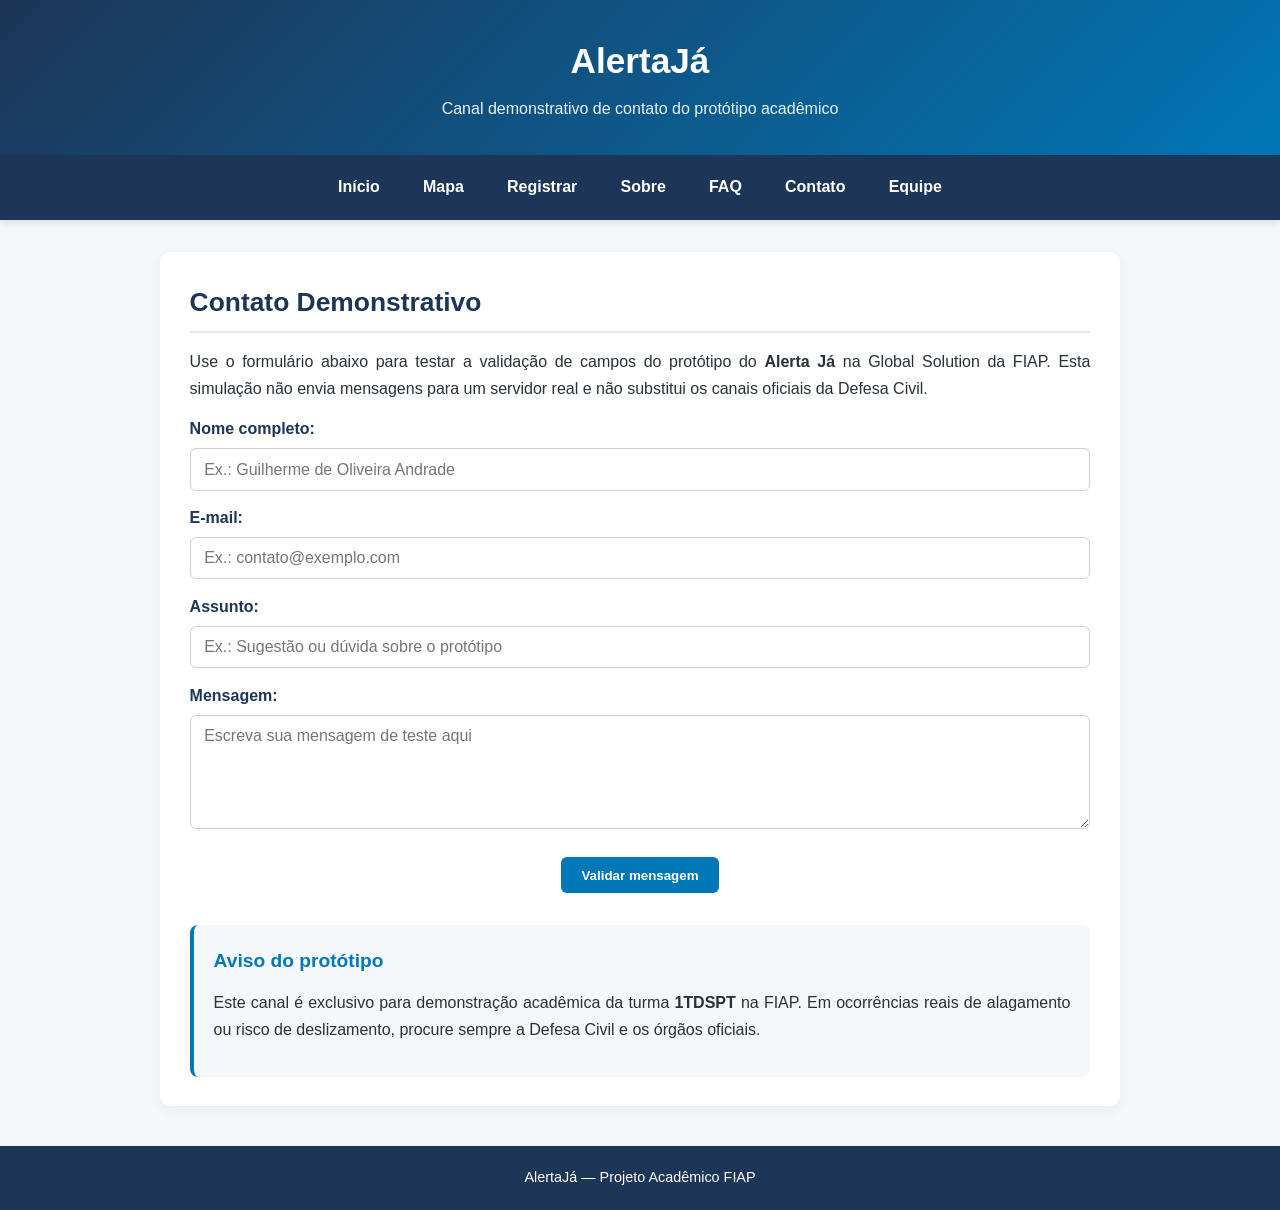
==== pages/contato.html @ a345ef2a "adicionando estilizacao na pagina integrantes" ====
<!DOCTYPE html>
<html lang="pt-br">
<head>
    <meta charset="UTF-8">
    <meta name="viewport" content="width=device-width, initial-scale=1.0">
    <title>AlertaJá - Contato</title>
    <link rel="stylesheet" href="../css/style.css">
</head>
<body>
    <header>
        <h1>AlertaJá</h1>
        <p>Canal demonstrativo de contato do protótipo acadêmico</p>
        <button type="button" id="btn-menu">☰ Menu</button>
    </header>

    <nav id="menu-principal">
        <a href="../index.html">Início</a>
        <a href="mapa.html">Mapa</a>
        <a href="ocorrencias.html">Registrar</a>
        <a href="sobre.html">Sobre</a>
        <a href="faq.html">FAQ</a>
        <a href="contato.html">Contato</a>
        <a href="integrantes.html">Equipe</a>
    </nav>

    <main>
        <article>
            <h2>Contato Demonstrativo</h2>
            <p>Use o formulário abaixo para testar a validação de campos do protótipo do <strong>Alerta Já</strong> na Global Solution da FIAP. Esta simulação não envia mensagens para um servidor real e não substitui os canais oficiais da Defesa Civil.</p>

            <form id="form-contato">
                <label for="nome-contato">Nome completo:</label>
                <input type="text" id="nome-contato" placeholder="Ex.: Guilherme de Oliveira Andrade">

                <label for="email-contato">E-mail:</label>
                <input type="email" id="email-contato" placeholder="Ex.: contato@exemplo.com">

                <label for="assunto-contato">Assunto:</label>
                <input type="text" id="assunto-contato" placeholder="Ex.: Sugestão ou dúvida sobre o protótipo">

                <label for="mensagem-contato">Mensagem:</label>
                <textarea id="mensagem-contato" rows="5" placeholder="Escreva sua mensagem de teste aqui"></textarea>

                <p class="centro">
                    <button type="submit" class="botao">Validar mensagem</button>
                </p>
            </form>

            <p id="retorno-contato" class="aviso"></p>
        </article>

        <aside>
            <h3>Aviso do protótipo</h3>
            <p>Este canal é exclusivo para demonstração acadêmica da turma <strong>1TDSPT</strong> na FIAP. Em ocorrências reais de alagamento ou risco de deslizamento, procure sempre a Defesa Civil e os órgãos oficiais.</p>
        </aside>
    </main>

    <footer>
        <p>AlertaJá — Projeto Acadêmico FIAP</p>
    </footer>

    <script src="../js/menu.js"></script>
    <script src="../js/validacao.js"></script>
</body>
</html>
---- css/style.css ----
@charset "UTF-8";

* {
    margin: 0;
    padding: 0;
    box-sizing: border-box;
}

:root {
    --cor-principal: #0077b6;
    --cor-secundaria: #00b4d8;
    --cor-escura: #1d3557;
    --cor-clara: #f4f8fb;
    --cor-texto: #263238;
    --cor-branca: #ffffff;
    --cor-borda: #dce6f0;
    --fonte-principal: 'Segoe UI', Tahoma, Geneva, Verdana, sans-serif;
    --transicao-suave: all 0.25s ease;
}

body {
    font-family: var(--fonte-principal);
    color: var(--cor-texto);
    background-color: var(--cor-clara);
    line-height: 1.65;
}

header {
    background: linear-gradient(135deg, var(--cor-escura) 0%, var(--cor-principal) 100%);
    color: var(--cor-branca);
    text-align: center;
    padding: 2rem 1.25rem;
    box-shadow: 0 4px 10px rgba(0, 0, 0, 0.12);
}

header h1 {
    font-size: 2.2rem;
    margin-bottom: 0.4rem;
}

header p {
    max-width: 600px;
    margin: 0 auto;
    color: #e8f4fa;
}

#btn-menu {
    display: none;
    margin: 0.9rem auto 0 auto;
    padding: 0.55rem 1.1rem;
    background-color: var(--cor-secundaria);
    color: var(--cor-escura);
    border: none;
    border-radius: 6px;
    font-weight: bold;
    cursor: pointer;
    transition: var(--transicao-suave);
}

#btn-menu:hover {
    background-color: var(--cor-branca);
}

nav {
    display: flex;
    justify-content: center;
    flex-wrap: wrap;
    gap: 0.75rem 1.4rem;
    background-color: var(--cor-escura);
    padding: 0.85rem 1rem;
    box-shadow: 0 3px 8px rgba(0, 0, 0, 0.1);
}

nav a {
    color: var(--cor-branca);
    text-decoration: none;
    font-weight: 600;
    padding: 0.35rem 0.65rem;
    border-radius: 5px;
    transition: var(--transicao-suave);
}

nav a:hover {
    color: var(--cor-secundaria);
    background-color: rgba(255, 255, 255, 0.07);
}

/* Pagina principal (index.html) mantem o bloco principal estruturado */
main {
    max-width: 960px;
    margin: 2rem auto;
    padding: 1.85rem;
    background-color: var(--cor-branca);
    border-radius: 10px;
    box-shadow: 0 4px 14px rgba(0, 0, 0, 0.06);
}

main h2 {
    color: var(--cor-escura);
    font-size: 1.65rem;
    margin-bottom: 1rem;
    padding-bottom: 0.4rem;
    border-bottom: 2px solid var(--cor-borda);
}

main h3 {
    color: var(--cor-principal);
    font-size: 1.2rem;
    margin-top: 1.4rem;
    margin-bottom: 0.5rem;
}

main p {
    margin: 0.85rem 0;
    text-align: justify;
}

p.centro {
    display: flex;
    justify-content: center;
    flex-wrap: wrap;
    gap: 0.75rem;
    margin: 1.25rem 0;
}

.img-banner {
    width: 100%;
    max-height: 340px;
    object-fit: cover;
    display: block;
    margin: 1rem 0 1.25rem 0;
    border-radius: 8px;
    box-shadow: 0 4px 10px rgba(0, 0, 0, 0.08);
}

.botao {
    display: inline-block;
    background-color: var(--cor-principal);
    color: var(--cor-branca);
    padding: 0.65rem 1.25rem;
    text-decoration: none;
    border-radius: 6px;
    font-weight: bold;
    border: none;
    cursor: pointer;
    transition: var(--transicao-suave);
}

.botao:hover {
    background-color: var(--cor-secundaria);
    color: var(--cor-escura);
    transform: translateY(-2px);
}

aside {
    margin-top: 2rem;
    padding: 1.25rem;
    background-color: var(--cor-clara);
    border-left: 4px solid var(--cor-principal);
    border-radius: 8px;
}

aside h3 {
    margin-top: 0;
}

.aviso {
    font-weight: bold;
    color: var(--cor-escura);
    margin-top: 1rem;
}

label {
    display: block;
    margin: 0.9rem 0 0.35rem 0;
    font-weight: 600;
    color: var(--cor-escura);
}

input,
textarea {
    width: 100%;
    padding: 0.7rem 0.85rem;
    border: 1px solid #c5d1de;
    border-radius: 6px;
    font-family: var(--fonte-principal);
    font-size: 1rem;
    transition: var(--transicao-suave);
}

input:focus,
textarea:focus {
    border-color: var(--cor-principal);
    outline: none;
    box-shadow: 0 0 0 3px rgba(0, 119, 182, 0.15);
}

/* Paginas secundarias: menos caixas iguais e mais layout lado a lado */
body.pagina-mapa main,
body.pagina-ocorrencias main,
body.pagina-sobre main,
body.pagina-faq main,
body.pagina-contato main,
body.pagina-equipe main {
    background-color: transparent;
    box-shadow: none;
    padding: 0.5rem 1.25rem 2rem 1.25rem;
}

body.pagina-mapa #lista-bairros {
    display: grid;
    grid-template-columns: repeat(auto-fit, minmax(240px, 1fr));
    gap: 1.25rem;
    margin-top: 1.25rem;
}

body.pagina-mapa .item-lista,
body.pagina-mapa .cartao {
    background-color: var(--cor-branca);
    border: 1px solid var(--cor-borda);
    border-top: 4px solid var(--cor-secundaria);
    border-radius: 10px;
    padding: 1.1rem;
    margin-top: 0;
}

body.pagina-ocorrencias main > article,
body.pagina-ocorrencias aside {
    background-color: var(--cor-branca);
    border: 1px solid var(--cor-borda);
    border-radius: 10px;
    padding: 1.5rem;
    margin-top: 1.25rem;
}

body.pagina-sobre main > article,
body.pagina-faq main > article,
body.pagina-contato main > article {
    background-color: var(--cor-branca);
    border: 1px solid var(--cor-borda);
    border-radius: 10px;
    padding: 1.75rem;
}

body.pagina-sobre main h3 {
    padding-left: 0.75rem;
    border-left: 3px solid var(--cor-principal);
}

body.pagina-faq main h3 {
    background-color: var(--cor-clara);
    padding: 0.65rem 0.9rem;
    border-radius: 6px;
}

body.pagina-faq main h3 + p {
    padding-left: 0.85rem;
}

/* Pagina da equipe: alinhamento simples e seguro */
body.pagina-equipe main > article {
    background-color: var(--cor-branca);
    border: 1px solid var(--cor-borda);
    border-radius: 10px;
    padding: 1.75rem;
}

.integrantes-grid {
    display: flex;
    flex-wrap: wrap;
    justify-content: center;
    gap: 1.25rem;
    margin-top: 1.5rem;
}

.integrante {
    flex: 1 1 230px;
    max-width: 265px;
    display: flex;
    flex-direction: column;
    align-items: center;
    text-align: center;
    gap: 0.75rem;
    background-color: var(--cor-clara);
    border: 1px solid var(--cor-borda);
    border-top: 4px solid var(--cor-principal);
    border-radius: 8px;
    padding: 1.25rem 1rem;
}

.foto-integrante {
    width: 115px;
    height: 115px;
    object-fit: cover;
    object-position: center 15%;
    border-radius: 50%;
    border: 3px solid var(--cor-principal);
    display: block;
}

.dados-integrante h3 {
    margin-top: 0;
    margin-bottom: 0.3rem;
    color: var(--cor-escura);
    font-size: 1.1rem;
}

.dados-integrante p {
    margin: 0.2rem 0;
    text-align: center;
    font-size: 0.95rem;
}

footer {
    background-color: var(--cor-escura);
    color: var(--cor-branca);
    text-align: center;
    padding: 1.25rem;
    margin-top: 2.5rem;
    font-size: 0.9rem;
}

@media screen and (max-width: 650px) {
    #btn-menu {
        display: block;
    }

    nav {
        display: none;
    }

    nav.aberto {
        display: flex;
        flex-direction: column;
        gap: 0.5rem;
    }

    nav a {
        text-align: center;
    }

    main {
        margin: 1rem 0.75rem 2rem 0.75rem;
        padding: 1.25rem;
    }

    body.pagina-mapa main,
    body.pagina-ocorrencias main,
    body.pagina-sobre main,
    body.pagina-faq main,
    body.pagina-contato main,
    body.pagina-equipe main {
        padding: 0.5rem 0.75rem 1.5rem 0.75rem;
    }
}
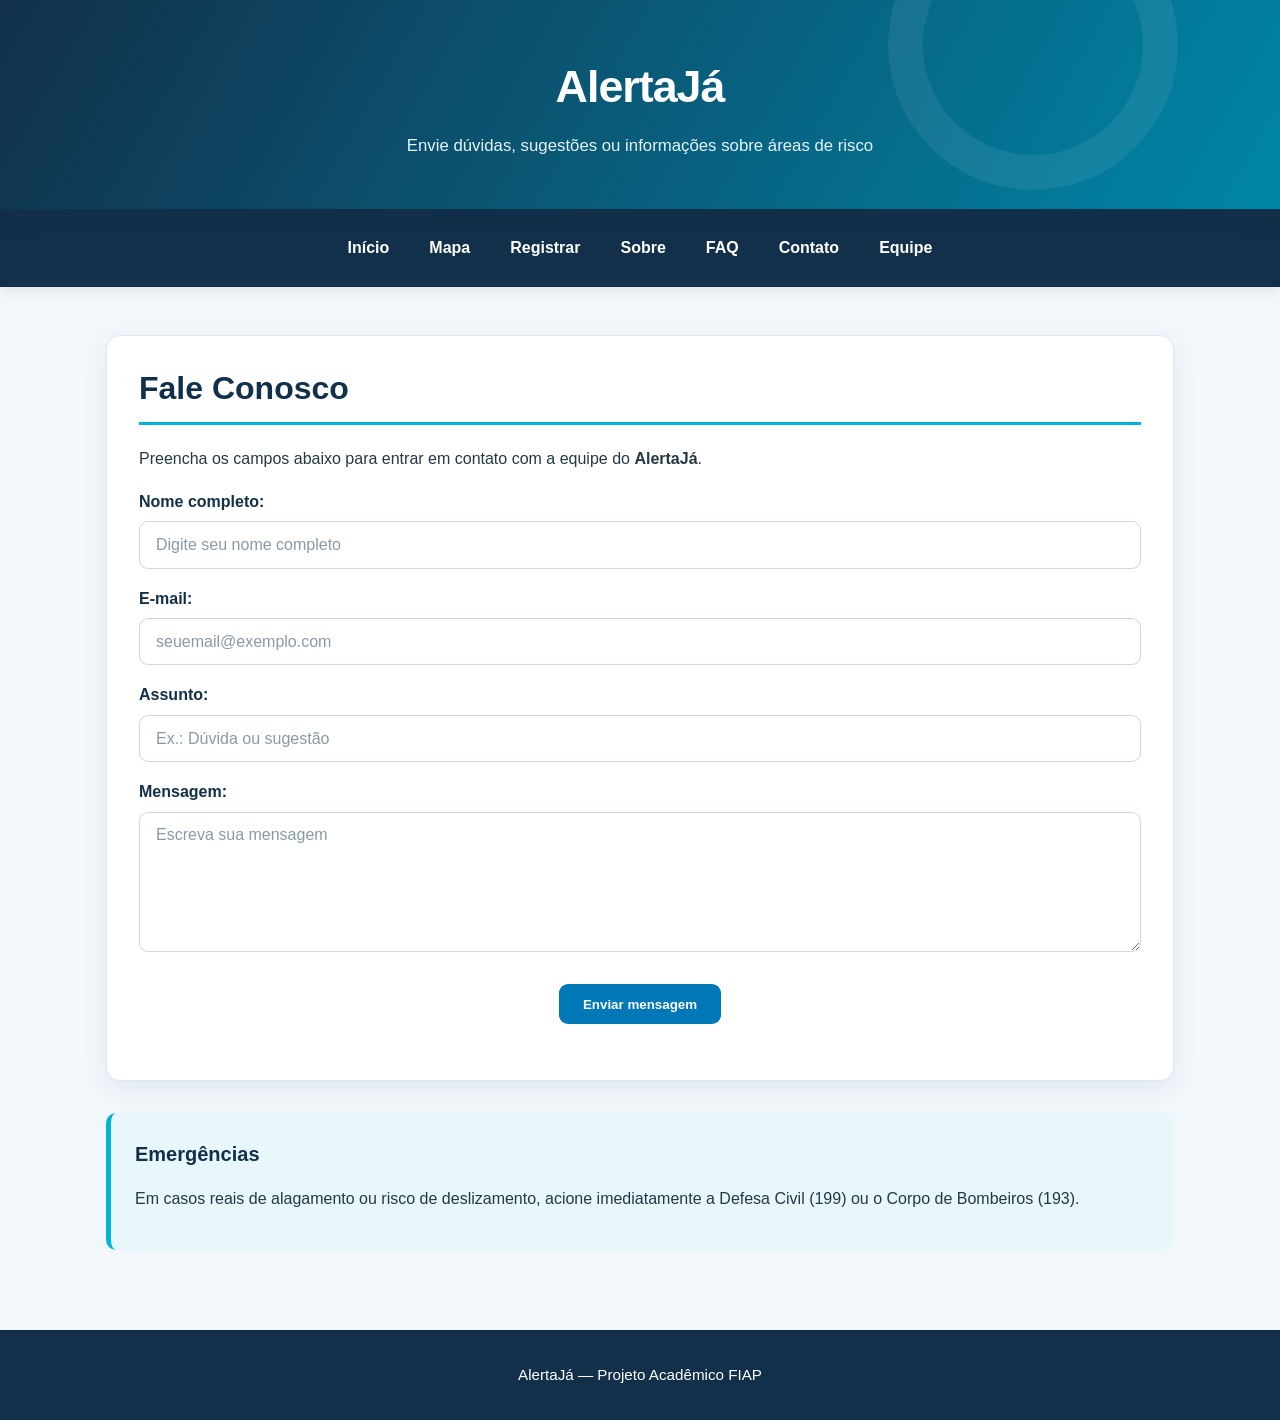
==== commit fc7c11ed: "ajustando paginas e estilos" ====
--- a/pages/contato.html
+++ b/pages/contato.html
@@ -6,10 +6,10 @@
     <title>AlertaJá - Contato</title>
     <link rel="stylesheet" href="../css/style.css">
 </head>
-<body>
+<body class="pagina-contato">
     <header>
         <h1>AlertaJá</h1>
-        <p>Canal demonstrativo de contato do protótipo acadêmico</p>
+        <p>Envie dúvidas, sugestões ou informações sobre áreas de risco</p>
         <button type="button" id="btn-menu">☰ Menu</button>
     </header>
 
@@ -25,24 +25,24 @@
 
     <main>
         <article>
-            <h2>Contato Demonstrativo</h2>
-            <p>Use o formulário abaixo para testar a validação de campos do protótipo do <strong>Alerta Já</strong> na Global Solution da FIAP. Esta simulação não envia mensagens para um servidor real e não substitui os canais oficiais da Defesa Civil.</p>
+            <h2>Fale Conosco</h2>
+            <p>Preencha os campos abaixo para entrar em contato com a equipe do <strong>AlertaJá</strong>.</p>
 
             <form id="form-contato">
                 <label for="nome-contato">Nome completo:</label>
-                <input type="text" id="nome-contato" placeholder="Ex.: Guilherme de Oliveira Andrade">
+                <input type="text" id="nome-contato" placeholder="Digite seu nome completo">
 
                 <label for="email-contato">E-mail:</label>
-                <input type="email" id="email-contato" placeholder="Ex.: contato@exemplo.com">
+                <input type="email" id="email-contato" placeholder="seuemail@exemplo.com">
 
                 <label for="assunto-contato">Assunto:</label>
-                <input type="text" id="assunto-contato" placeholder="Ex.: Sugestão ou dúvida sobre o protótipo">
+                <input type="text" id="assunto-contato" placeholder="Ex.: Dúvida ou sugestão">
 
                 <label for="mensagem-contato">Mensagem:</label>
-                <textarea id="mensagem-contato" rows="5" placeholder="Escreva sua mensagem de teste aqui"></textarea>
+                <textarea id="mensagem-contato" rows="5" placeholder="Escreva sua mensagem"></textarea>
 
                 <p class="centro">
-                    <button type="submit" class="botao">Validar mensagem</button>
+                    <button type="submit" class="botao">Enviar mensagem</button>
                 </p>
             </form>
 
@@ -50,8 +50,8 @@
         </article>
 
         <aside>
-            <h3>Aviso do protótipo</h3>
-            <p>Este canal é exclusivo para demonstração acadêmica da turma <strong>1TDSPT</strong> na FIAP. Em ocorrências reais de alagamento ou risco de deslizamento, procure sempre a Defesa Civil e os órgãos oficiais.</p>
+            <h3>Emergências</h3>
+            <p>Em casos reais de alagamento ou risco de deslizamento, acione imediatamente a Defesa Civil (199) ou o Corpo de Bombeiros (193).</p>
         </aside>
     </main>
 
--- a/css/style.css
+++ b/css/style.css
@@ -1,5 +1,6 @@
 @charset "UTF-8";
 
+/* Configurações gerais */
 * {
     margin: 0;
     padding: 0;
@@ -9,193 +10,290 @@
 :root {
     --cor-principal: #0077b6;
     --cor-secundaria: #00b4d8;
-    --cor-escura: #1d3557;
-    --cor-clara: #f4f8fb;
-    --cor-texto: #263238;
+    --cor-escura: #12304a;
+    --cor-clara: #f2f7fb;
+    --cor-texto: #263746;
     --cor-branca: #ffffff;
-    --cor-borda: #dce6f0;
+    --cor-borda: #dce7ef;
+
     --fonte-principal: 'Segoe UI', Tahoma, Geneva, Verdana, sans-serif;
-    --transicao-suave: all 0.25s ease;
+
+    --sombra: 0 8px 25px rgba(18, 48, 74, 0.08);
+    --sombra-hover: 0 12px 30px rgba(18, 48, 74, 0.13);
+    --transicao: all 0.25s ease;
+}
+
+html {
+    scroll-behavior: smooth;
 }
 
 body {
     font-family: var(--fonte-principal);
     color: var(--cor-texto);
     background-color: var(--cor-clara);
-    line-height: 1.65;
-}
-
+    line-height: 1.7;
+    min-height: 100vh;
+}
+
+img {
+    max-width: 100%;
+    height: auto;
+}
+
+/* Cabeçalho */
 header {
-    background: linear-gradient(135deg, var(--cor-escura) 0%, var(--cor-principal) 100%);
+    position: relative;
+    overflow: hidden;
+    background: linear-gradient(135deg, var(--cor-escura), var(--cor-principal));
     color: var(--cor-branca);
     text-align: center;
-    padding: 2rem 1.25rem;
-    box-shadow: 0 4px 10px rgba(0, 0, 0, 0.12);
-}
-
-header h1 {
-    font-size: 2.2rem;
-    margin-bottom: 0.4rem;
-}
-
-header p {
-    max-width: 600px;
+    padding: 3rem 1.25rem;
+    box-shadow: var(--sombra);
+}
+
+header > h1 {
+    position: relative;
+    z-index: 1;
+    font-size: clamp(2rem, 5vw, 2.8rem);
+    font-weight: 800;
+    letter-spacing: -1px;
+    margin-bottom: 0.5rem;
+}
+
+header > p {
+    position: relative;
+    z-index: 1;
+    max-width: 680px;
     margin: 0 auto;
-    color: #e8f4fa;
-}
-
+    color: #e5f5fc;
+    font-size: 1.05rem;
+}
+
+header::after {
+    content: "";
+    position: absolute;
+    width: 220px;
+    height: 220px;
+    border: 35px solid rgba(255, 255, 255, 0.07);
+    border-radius: 50%;
+    right: 8%;
+    top: -100px;
+    pointer-events: none;
+}
+
+/* Variações de cabeçalho por página */
+body.pagina-inicio > header {
+    background: linear-gradient(120deg, #12304a, #0077b6, #00b4d8);
+}
+
+body.pagina-mapa > header,
+body.pagina-faq > header {
+    background: linear-gradient(120deg, #12304a, #0077b6);
+}
+
+body.pagina-ocorrencias > header {
+    background: linear-gradient(120deg, #12304a, #087e9e);
+}
+
+body.pagina-sobre > header {
+    background: linear-gradient(120deg, #12304a, #155e83);
+}
+
+body.pagina-contato > header {
+    background: linear-gradient(120deg, #12304a, #0086a8);
+}
+
+body.pagina-equipe > header {
+    background: linear-gradient(135deg, #12304a, #0077b6);
+}
+
+/* Botão do menu mobile */
 #btn-menu {
     display: none;
-    margin: 0.9rem auto 0 auto;
-    padding: 0.55rem 1.1rem;
+    margin: 1rem auto 0;
+    padding: 0.7rem 1.3rem;
     background-color: var(--cor-secundaria);
     color: var(--cor-escura);
     border: none;
-    border-radius: 6px;
-    font-weight: bold;
+    border-radius: 8px;
+    font-weight: 700;
+    font-size: 1rem;
     cursor: pointer;
-    transition: var(--transicao-suave);
+    transition: var(--transicao);
 }
 
 #btn-menu:hover {
     background-color: var(--cor-branca);
-}
-
+    transform: translateY(-2px);
+}
+
+/* Menu de navegação */
 nav {
     display: flex;
     justify-content: center;
+    align-items: center;
     flex-wrap: wrap;
-    gap: 0.75rem 1.4rem;
+    gap: 0.5rem;
     background-color: var(--cor-escura);
-    padding: 0.85rem 1rem;
-    box-shadow: 0 3px 8px rgba(0, 0, 0, 0.1);
-}
-
-nav a {
+    padding: 1rem;
+    box-shadow: 0 4px 12px rgba(0, 0, 0, 0.08);
+}
+
+nav > a {
     color: var(--cor-branca);
     text-decoration: none;
     font-weight: 600;
-    padding: 0.35rem 0.65rem;
-    border-radius: 5px;
-    transition: var(--transicao-suave);
-}
-
-nav a:hover {
-    color: var(--cor-secundaria);
-    background-color: rgba(255, 255, 255, 0.07);
-}
-
-/* Pagina principal (index.html) mantem o bloco principal estruturado */
+    padding: 0.6rem 1rem;
+    border-radius: 8px;
+    transition: var(--transicao);
+}
+
+nav > a:hover {
+    color: var(--cor-escura);
+    background-color: var(--cor-secundaria);
+    transform: translateY(-2px);
+}
+
+a:focus-visible,
+button:focus-visible {
+    outline: 3px solid var(--cor-secundaria);
+    outline-offset: 3px;
+}
+
+/* Conteúdo principal */
 main {
-    max-width: 960px;
-    margin: 2rem auto;
-    padding: 1.85rem;
-    background-color: var(--cor-branca);
-    border-radius: 10px;
-    box-shadow: 0 4px 14px rgba(0, 0, 0, 0.06);
+    width: min(1100px, calc(100% - 2rem));
+    margin: 2.5rem auto;
+    padding: 2rem;
+    background-color: var(--cor-branca);
+    border-radius: 16px;
+    box-shadow: var(--sombra);
 }
 
 main h2 {
     color: var(--cor-escura);
-    font-size: 1.65rem;
-    margin-bottom: 1rem;
-    padding-bottom: 0.4rem;
-    border-bottom: 2px solid var(--cor-borda);
+    font-size: clamp(1.5rem, 3vw, 2rem);
+    line-height: 1.3;
+    margin-bottom: 1.2rem;
+    padding-bottom: 0.8rem;
+    border-bottom: 3px solid var(--cor-secundaria);
 }
 
 main h3 {
     color: var(--cor-principal);
-    font-size: 1.2rem;
-    margin-top: 1.4rem;
-    margin-bottom: 0.5rem;
+    font-size: 1.25rem;
+    margin-top: 1.5rem;
+    margin-bottom: 0.6rem;
 }
 
 main p {
     margin: 0.85rem 0;
-    text-align: justify;
 }
 
 p.centro {
     display: flex;
     justify-content: center;
     flex-wrap: wrap;
-    gap: 0.75rem;
-    margin: 1.25rem 0;
-}
-
+    gap: 0.85rem;
+    margin: 1.5rem 0;
+}
+
+/* Imagens e banners */
 .img-banner {
     width: 100%;
-    max-height: 340px;
+    max-height: 400px;
     object-fit: cover;
     display: block;
-    margin: 1rem 0 1.25rem 0;
-    border-radius: 8px;
-    box-shadow: 0 4px 10px rgba(0, 0, 0, 0.08);
-}
-
+    margin: 1.5rem 0;
+    border-radius: 14px;
+    box-shadow: var(--sombra);
+}
+
+body.pagina-sobre .img-banner {
+    max-height: 360px;
+    object-position: center;
+}
+
+/* Botões */
 .botao {
     display: inline-block;
     background-color: var(--cor-principal);
     color: var(--cor-branca);
-    padding: 0.65rem 1.25rem;
+    padding: 0.8rem 1.5rem;
     text-decoration: none;
-    border-radius: 6px;
-    font-weight: bold;
+    border-radius: 9px;
+    font-weight: 700;
     border: none;
     cursor: pointer;
-    transition: var(--transicao-suave);
+    transition: var(--transicao);
 }
 
 .botao:hover {
-    background-color: var(--cor-secundaria);
-    color: var(--cor-escura);
-    transform: translateY(-2px);
-}
-
+    background-color: var(--cor-escura);
+    color: var(--cor-branca);
+    transform: translateY(-3px);
+    box-shadow: var(--sombra);
+}
+
+/* Avisos e destaques */
 aside {
     margin-top: 2rem;
-    padding: 1.25rem;
-    background-color: var(--cor-clara);
-    border-left: 4px solid var(--cor-principal);
-    border-radius: 8px;
-}
-
-aside h3 {
+    padding: 1.5rem;
+    background-color: #e8f7fc;
+    border-left: 5px solid var(--cor-secundaria);
+    border-radius: 10px;
+}
+
+aside > h3 {
     margin-top: 0;
+    color: var(--cor-escura);
 }
 
 .aviso {
-    font-weight: bold;
+    font-weight: 700;
     color: var(--cor-escura);
     margin-top: 1rem;
 }
 
+/* Formulários */
 label {
     display: block;
-    margin: 0.9rem 0 0.35rem 0;
-    font-weight: 600;
+    margin: 1rem 0 0.4rem;
+    font-weight: 700;
     color: var(--cor-escura);
 }
 
 input,
 textarea {
     width: 100%;
-    padding: 0.7rem 0.85rem;
-    border: 1px solid #c5d1de;
-    border-radius: 6px;
+    padding: 0.85rem 1rem;
+    border: 1px solid #cbd9e4;
+    border-radius: 9px;
     font-family: var(--fonte-principal);
     font-size: 1rem;
-    transition: var(--transicao-suave);
+    color: var(--cor-texto);
+    background-color: var(--cor-branca);
+    transition: var(--transicao);
+}
+
+textarea {
+    min-height: 140px;
+    resize: vertical;
 }
 
 input:focus,
 textarea:focus {
     border-color: var(--cor-principal);
     outline: none;
-    box-shadow: 0 0 0 3px rgba(0, 119, 182, 0.15);
-}
-
-/* Paginas secundarias: menos caixas iguais e mais layout lado a lado */
+    box-shadow: 0 0 0 4px rgba(0, 119, 182, 0.12);
+}
+
+input::placeholder,
+textarea::placeholder {
+    color: #8999a6;
+}
+
+/* Páginas secundárias */
 body.pagina-mapa main,
 body.pagina-ocorrencias main,
 body.pagina-sobre main,
@@ -204,144 +302,253 @@
 body.pagina-equipe main {
     background-color: transparent;
     box-shadow: none;
-    padding: 0.5rem 1.25rem 2rem 1.25rem;
-}
-
+    padding: 0.5rem 1rem 2rem;
+}
+
+body.pagina-sobre main > article,
+body.pagina-faq main > article,
+body.pagina-contato main > article,
+body.pagina-equipe main > article {
+    background-color: var(--cor-branca);
+    border: 1px solid var(--cor-borda);
+    border-radius: 14px;
+    padding: 2rem;
+    box-shadow: var(--sombra);
+}
+
+/* Página do mapa */
 body.pagina-mapa #lista-bairros {
     display: grid;
     grid-template-columns: repeat(auto-fit, minmax(240px, 1fr));
-    gap: 1.25rem;
-    margin-top: 1.25rem;
+    gap: 1.5rem;
+    margin-top: 1.5rem;
 }
 
 body.pagina-mapa .item-lista,
 body.pagina-mapa .cartao {
     background-color: var(--cor-branca);
     border: 1px solid var(--cor-borda);
-    border-top: 4px solid var(--cor-secundaria);
-    border-radius: 10px;
-    padding: 1.1rem;
+    border-left: 5px solid var(--cor-secundaria);
+    border-radius: 14px;
+    padding: 1.5rem;
+    box-shadow: var(--sombra);
+    transition: var(--transicao);
+}
+
+body.pagina-mapa .item-lista:hover,
+body.pagina-mapa .cartao:hover {
+    transform: translateY(-5px);
+    box-shadow: var(--sombra-hover);
+}
+
+body.pagina-mapa .item-lista h3,
+body.pagina-mapa .cartao h3 {
+    color: var(--cor-escura);
+    font-size: 1.2rem;
     margin-top: 0;
-}
-
+    margin-bottom: 0.8rem;
+}
+
+/* Níveis e etiquetas de risco */
+.risco-alto {
+    background-color: #ffe4e2;
+    color: #9f1212;
+    border: 1px solid #fca5a5;
+    border-left: 6px solid #e11d1d;
+}
+
+.risco-medio {
+    background-color: #fff3d6;
+    color: #92400e;
+    border: 1px solid #fcd34d;
+    border-left: 5px solid #f59e0b;
+}
+
+.risco-baixo {
+    background-color: #f1f5f9;
+    color: #334155;
+    border: 1px solid #cbd5e1;
+    border-left: 5px solid #64748b;
+}
+
+.etiqueta-risco {
+    display: inline-block;
+    padding: 5px 12px;
+    border-radius: 30px;
+    font-size: 0.75rem;
+    font-weight: 800;
+    letter-spacing: 0.5px;
+    margin: 8px 0;
+}
+
+.etiqueta-alto {
+    background-color: #dc2626;
+    color: #ffffff;
+}
+
+.etiqueta-medio {
+    background-color: #fef3c7;
+    color: #92400e;
+}
+
+.etiqueta-baixo {
+    background-color: #e2e8f0;
+    color: #1e293b;
+}
+
+/* Página de ocorrências */
 body.pagina-ocorrencias main > article,
 body.pagina-ocorrencias aside {
     background-color: var(--cor-branca);
     border: 1px solid var(--cor-borda);
-    border-radius: 10px;
-    padding: 1.5rem;
-    margin-top: 1.25rem;
-}
-
-body.pagina-sobre main > article,
-body.pagina-faq main > article,
-body.pagina-contato main > article {
-    background-color: var(--cor-branca);
+    border-radius: 14px;
+    padding: 1.7rem;
+    margin-top: 1.5rem;
+    box-shadow: var(--sombra);
+}
+
+body.pagina-ocorrencias #lista-ocorrencias {
+    display: grid;
+    gap: 1rem;
+    margin-top: 1rem;
+}
+
+body.pagina-ocorrencias .cartao {
+    background-color: var(--cor-clara);
     border: 1px solid var(--cor-borda);
-    border-radius: 10px;
-    padding: 1.75rem;
-}
-
-body.pagina-sobre main h3 {
-    padding-left: 0.75rem;
-    border-left: 3px solid var(--cor-principal);
-}
-
-body.pagina-faq main h3 {
-    background-color: var(--cor-clara);
-    padding: 0.65rem 0.9rem;
-    border-radius: 6px;
-}
-
-body.pagina-faq main h3 + p {
-    padding-left: 0.85rem;
-}
-
-/* Pagina da equipe: alinhamento simples e seguro */
-body.pagina-equipe main > article {
-    background-color: var(--cor-branca);
-    border: 1px solid var(--cor-borda);
-    border-radius: 10px;
-    padding: 1.75rem;
-}
-
+    border-left: 5px solid var(--cor-principal);
+    border-radius: 12px;
+    padding: 1.2rem 1.4rem;
+    transition: var(--transicao);
+}
+
+body.pagina-ocorrencias .cartao:hover {
+    transform: translateY(-3px);
+    box-shadow: var(--sombra);
+}
+
+body.pagina-ocorrencias .cartao p {
+    margin: 0.3rem 0;
+}
+
+/* FAQ */
+body.pagina-faq .faq-item {
+    background-color: #eaf5fa;
+    border-radius: 9px;
+    margin-top: 1rem;
+    overflow: hidden;
+}
+
+body.pagina-faq .faq-item summary {
+    list-style: none;
+    cursor: pointer;
+    padding: 0.85rem 1rem;
+    font-weight: 700;
+    color: var(--cor-escura);
+    display: flex;
+    justify-content: space-between;
+    align-items: center;
+    gap: 1rem;
+}
+
+body.pagina-faq .faq-item summary::-webkit-details-marker {
+    display: none;
+}
+
+body.pagina-faq .faq-item summary::after {
+    content: "▾";
+    font-size: 1rem;
+    transition: transform 0.2s ease;
+}
+
+body.pagina-faq .faq-item[open] summary::after {
+    transform: rotate(180deg);
+}
+
+body.pagina-faq .faq-item p {
+    background-color: var(--cor-branca);
+    margin: 0;
+    padding: 0.9rem 1rem;
+    border-top: 1px solid var(--cor-borda);
+}
+
+/* Página da equipe */
 .integrantes-grid {
     display: flex;
     flex-wrap: wrap;
     justify-content: center;
-    gap: 1.25rem;
-    margin-top: 1.5rem;
+    gap: 1.5rem;
+    margin-top: 2rem;
 }
 
 .integrante {
     flex: 1 1 230px;
-    max-width: 265px;
+    max-width: 280px;
     display: flex;
     flex-direction: column;
     align-items: center;
     text-align: center;
-    gap: 0.75rem;
-    background-color: var(--cor-clara);
+    gap: 0.8rem;
+    background-color: var(--cor-branca);
     border: 1px solid var(--cor-borda);
     border-top: 4px solid var(--cor-principal);
-    border-radius: 8px;
-    padding: 1.25rem 1rem;
+    border-radius: 14px;
+    padding: 1.5rem 1rem;
+    transition: var(--transicao);
+}
+
+.integrante:hover {
+    transform: translateY(-5px);
+    box-shadow: var(--sombra-hover);
 }
 
 .foto-integrante {
-    width: 115px;
-    height: 115px;
+    width: 120px;
+    height: 120px;
     object-fit: cover;
     object-position: center 15%;
     border-radius: 50%;
-    border: 3px solid var(--cor-principal);
+    border: 4px solid #d9f3fa;
     display: block;
 }
 
-.dados-integrante h3 {
+.dados-integrante > h3 {
     margin-top: 0;
     margin-bottom: 0.3rem;
     color: var(--cor-escura);
-    font-size: 1.1rem;
-}
-
-.dados-integrante p {
+    font-size: 1.15rem;
+}
+
+.dados-integrante > p {
     margin: 0.2rem 0;
     text-align: center;
     font-size: 0.95rem;
 }
 
+/* Rodapé */
 footer {
     background-color: var(--cor-escura);
     color: var(--cor-branca);
     text-align: center;
-    padding: 1.25rem;
-    margin-top: 2.5rem;
-    font-size: 0.9rem;
-}
-
-@media screen and (max-width: 650px) {
-    #btn-menu {
-        display: block;
-    }
-
-    nav {
-        display: none;
-    }
-
-    nav.aberto {
-        display: flex;
-        flex-direction: column;
-        gap: 0.5rem;
-    }
-
-    nav a {
-        text-align: center;
+    padding: 1.7rem 1rem;
+    margin-top: 3rem;
+    font-size: 0.95rem;
+}
+
+footer > p {
+    margin: 0.3rem 0;
+}
+
+/* Responsividade */
+@media screen and (max-width: 768px) {
+    header {
+        padding: 2.2rem 1rem;
     }
 
     main {
-        margin: 1rem 0.75rem 2rem 0.75rem;
-        padding: 1.25rem;
+        width: calc(100% - 1.5rem);
+        margin: 1.5rem auto;
+        padding: 1.4rem;
     }
 
     body.pagina-mapa main,
@@ -350,6 +557,66 @@
     body.pagina-faq main,
     body.pagina-contato main,
     body.pagina-equipe main {
-        padding: 0.5rem 0.75rem 1.5rem 0.75rem;
+        padding: 0.5rem 0.5rem 1.5rem;
+    }
+
+    body.pagina-sobre main > article,
+    body.pagina-faq main > article,
+    body.pagina-contato main > article,
+    body.pagina-equipe main > article {
+        padding: 1.4rem;
+    }
+}
+
+@media screen and (max-width: 650px) {
+    #btn-menu {
+        display: block;
+    }
+
+    nav {
+        display: none;
+    }
+
+    nav.aberto {
+        display: flex;
+        flex-direction: column;
+        gap: 0.5rem;
+    }
+
+    nav > a {
+        width: 100%;
+        text-align: center;
+    }
+
+    main {
+        width: calc(100% - 1rem);
+        margin: 1rem auto;
+        padding: 1.1rem;
+        border-radius: 12px;
+    }
+
+    main h2 {
+        font-size: 1.5rem;
+    }
+
+    .img-banner {
+        max-height: 250px;
+    }
+
+    .integrante {
+        max-width: 100%;
+        flex-basis: 100%;
+    }
+
+    .botao {
+        text-align: center;
+    }
+
+    body.pagina-mapa #lista-bairros {
+        grid-template-columns: 1fr;
+    }
+
+    header::after {
+        right: -100px;
     }
 }
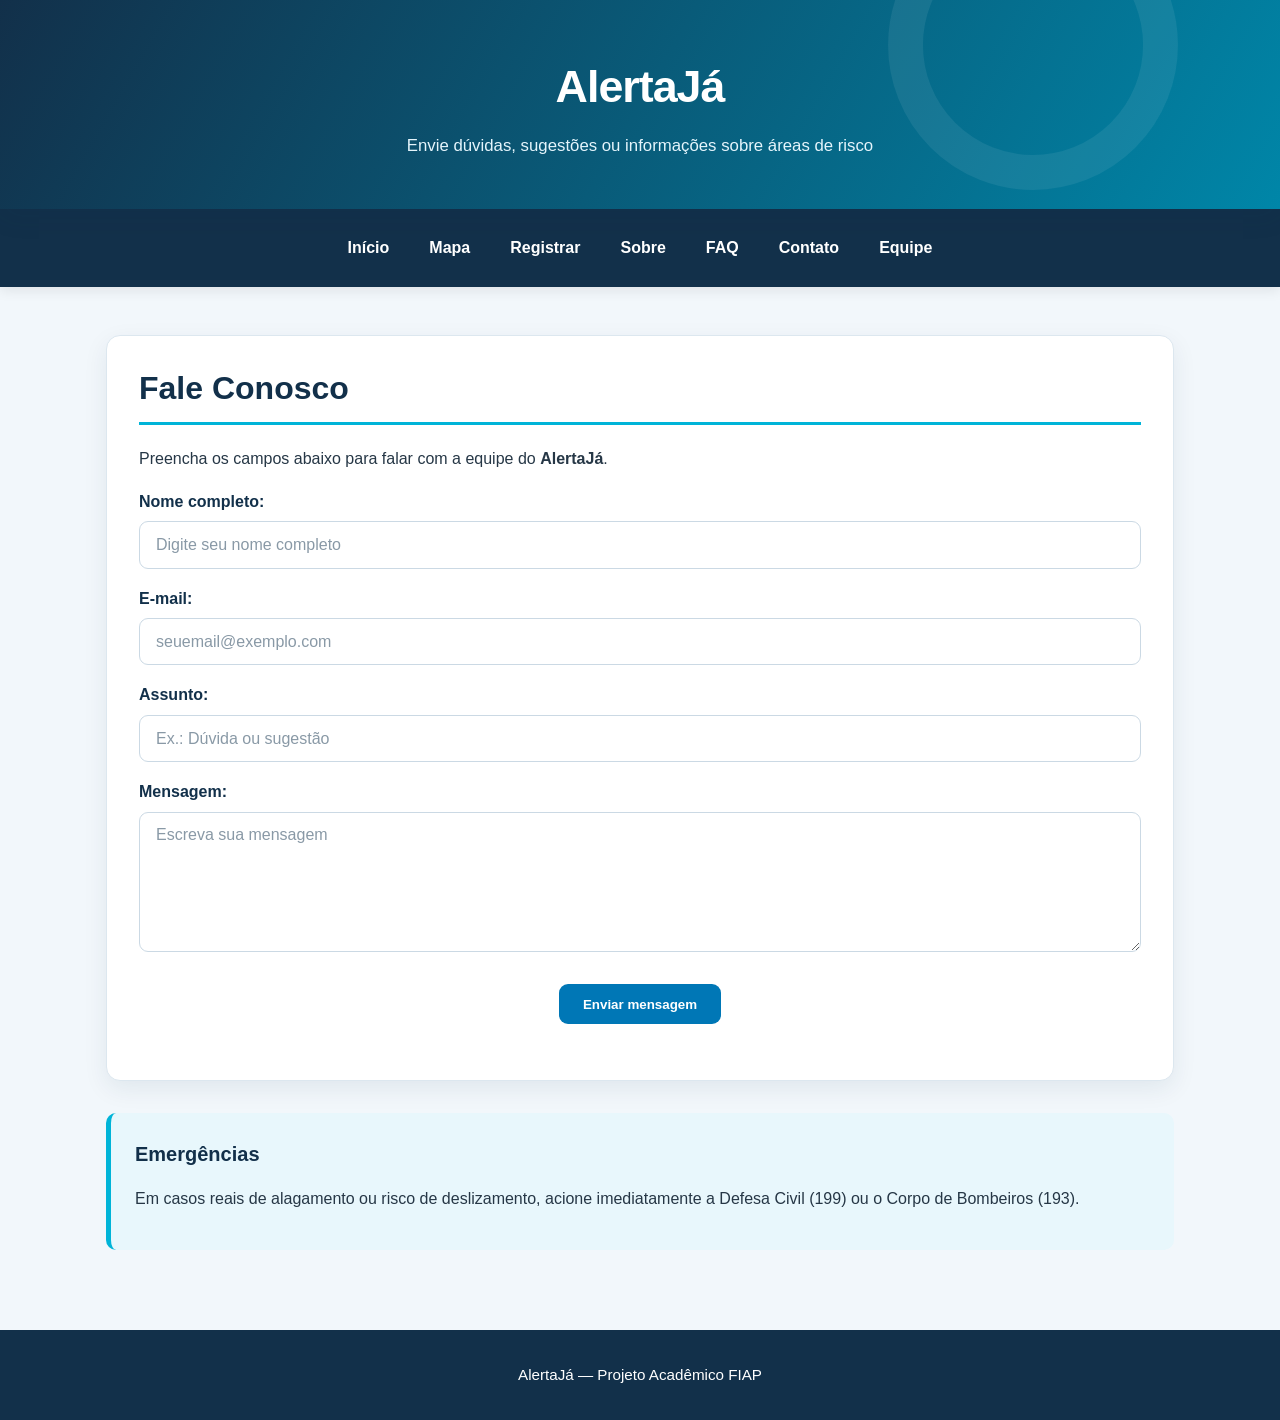
==== commit d919195b: "adicionando icone nas paginas" ====
--- a/pages/contato.html
+++ b/pages/contato.html
@@ -4,13 +4,14 @@
     <meta charset="UTF-8">
     <meta name="viewport" content="width=device-width, initial-scale=1.0">
     <title>AlertaJá - Contato</title>
+    <link rel="shortcut icon" href="../images/icone-alertaja.jpg" type="image/x-icon">
     <link rel="stylesheet" href="../css/style.css">
 </head>
 <body class="pagina-contato">
     <header>
         <h1>AlertaJá</h1>
         <p>Envie dúvidas, sugestões ou informações sobre áreas de risco</p>
-        <button type="button" id="btn-menu">☰ Menu</button>
+        <button type="button" id="btn-menu" aria-expanded="false">☰ Menu</button>
     </header>
 
     <nav id="menu-principal">
@@ -26,27 +27,25 @@
     <main>
         <article>
             <h2>Fale Conosco</h2>
-            <p>Preencha os campos abaixo para entrar em contato com a equipe do <strong>AlertaJá</strong>.</p>
+            <p>Preencha os campos abaixo para falar com a equipe do <strong>AlertaJá</strong>.</p>
 
             <form id="form-contato">
                 <label for="nome-contato">Nome completo:</label>
-                <input type="text" id="nome-contato" placeholder="Digite seu nome completo">
+                <input type="text" id="nome-contato" placeholder="Digite seu nome completo" required>
 
                 <label for="email-contato">E-mail:</label>
-                <input type="email" id="email-contato" placeholder="seuemail@exemplo.com">
+                <input type="email" id="email-contato" placeholder="seuemail@exemplo.com" required>
 
                 <label for="assunto-contato">Assunto:</label>
-                <input type="text" id="assunto-contato" placeholder="Ex.: Dúvida ou sugestão">
+                <input type="text" id="assunto-contato" placeholder="Ex.: Dúvida ou sugestão" required>
 
                 <label for="mensagem-contato">Mensagem:</label>
-                <textarea id="mensagem-contato" rows="5" placeholder="Escreva sua mensagem"></textarea>
+                <textarea id="mensagem-contato" rows="5" placeholder="Escreva sua mensagem" required></textarea>
 
                 <p class="centro">
                     <button type="submit" class="botao">Enviar mensagem</button>
                 </p>
             </form>
-
-            <p id="retorno-contato" class="aviso"></p>
         </article>
 
         <aside>
@@ -60,6 +59,5 @@
     </footer>
 
     <script src="../js/menu.js"></script>
-    <script src="../js/validacao.js"></script>
 </body>
 </html>
--- a/css/style.css
+++ b/css/style.css
@@ -1,6 +1,6 @@
 @charset "UTF-8";
 
-/* Configurações gerais */
+
 * {
     margin: 0;
     padding: 0;
@@ -40,7 +40,7 @@
     height: auto;
 }
 
-/* Cabeçalho */
+
 header {
     position: relative;
     overflow: hidden;
@@ -81,7 +81,7 @@
     pointer-events: none;
 }
 
-/* Variações de cabeçalho por página */
+
 body.pagina-inicio > header {
     background: linear-gradient(120deg, #12304a, #0077b6, #00b4d8);
 }
@@ -107,7 +107,7 @@
     background: linear-gradient(135deg, #12304a, #0077b6);
 }
 
-/* Botão do menu mobile */
+
 #btn-menu {
     display: none;
     margin: 1rem auto 0;
@@ -127,7 +127,7 @@
     transform: translateY(-2px);
 }
 
-/* Menu de navegação */
+
 nav {
     display: flex;
     justify-content: center;
@@ -160,7 +160,7 @@
     outline-offset: 3px;
 }
 
-/* Conteúdo principal */
+
 main {
     width: min(1100px, calc(100% - 2rem));
     margin: 2.5rem auto;
@@ -198,7 +198,7 @@
     margin: 1.5rem 0;
 }
 
-/* Imagens e banners */
+
 .img-banner {
     width: 100%;
     max-height: 400px;
@@ -210,11 +210,12 @@
 }
 
 body.pagina-sobre .img-banner {
-    max-height: 360px;
-    object-position: center;
-}
-
-/* Botões */
+    max-height: 430px;
+    object-fit: cover;
+    object-position: center bottom;
+}
+
+
 .botao {
     display: inline-block;
     background-color: var(--cor-principal);
@@ -235,7 +236,7 @@
     box-shadow: var(--sombra);
 }
 
-/* Avisos e destaques */
+
 aside {
     margin-top: 2rem;
     padding: 1.5rem;
@@ -255,7 +256,7 @@
     margin-top: 1rem;
 }
 
-/* Formulários */
+
 label {
     display: block;
     margin: 1rem 0 0.4rem;
@@ -293,7 +294,7 @@
     color: #8999a6;
 }
 
-/* Páginas secundárias */
+
 body.pagina-mapa main,
 body.pagina-ocorrencias main,
 body.pagina-sobre main,
@@ -305,6 +306,7 @@
     padding: 0.5rem 1rem 2rem;
 }
 
+body.pagina-mapa main > article,
 body.pagina-sobre main > article,
 body.pagina-faq main > article,
 body.pagina-contato main > article,
@@ -316,7 +318,7 @@
     box-shadow: var(--sombra);
 }
 
-/* Página do mapa */
+
 body.pagina-mapa #lista-bairros {
     display: grid;
     grid-template-columns: repeat(auto-fit, minmax(240px, 1fr));
@@ -326,7 +328,7 @@
 
 body.pagina-mapa .item-lista,
 body.pagina-mapa .cartao {
-    background-color: var(--cor-branca);
+    background-color: var(--cor-clara);
     border: 1px solid var(--cor-borda);
     border-left: 5px solid var(--cor-secundaria);
     border-radius: 14px;
@@ -349,7 +351,7 @@
     margin-bottom: 0.8rem;
 }
 
-/* Níveis e etiquetas de risco */
+
 .risco-alto {
     background-color: #ffe4e2;
     color: #9f1212;
@@ -560,6 +562,7 @@
         padding: 0.5rem 0.5rem 1.5rem;
     }
 
+    body.pagina-mapa main > article,
     body.pagina-sobre main > article,
     body.pagina-faq main > article,
     body.pagina-contato main > article,
@@ -603,6 +606,11 @@
         max-height: 250px;
     }
 
+    body.pagina-sobre .img-banner {
+        max-height: 290px;
+        object-position: center bottom;
+    }
+
     .integrante {
         max-width: 100%;
         flex-basis: 100%;
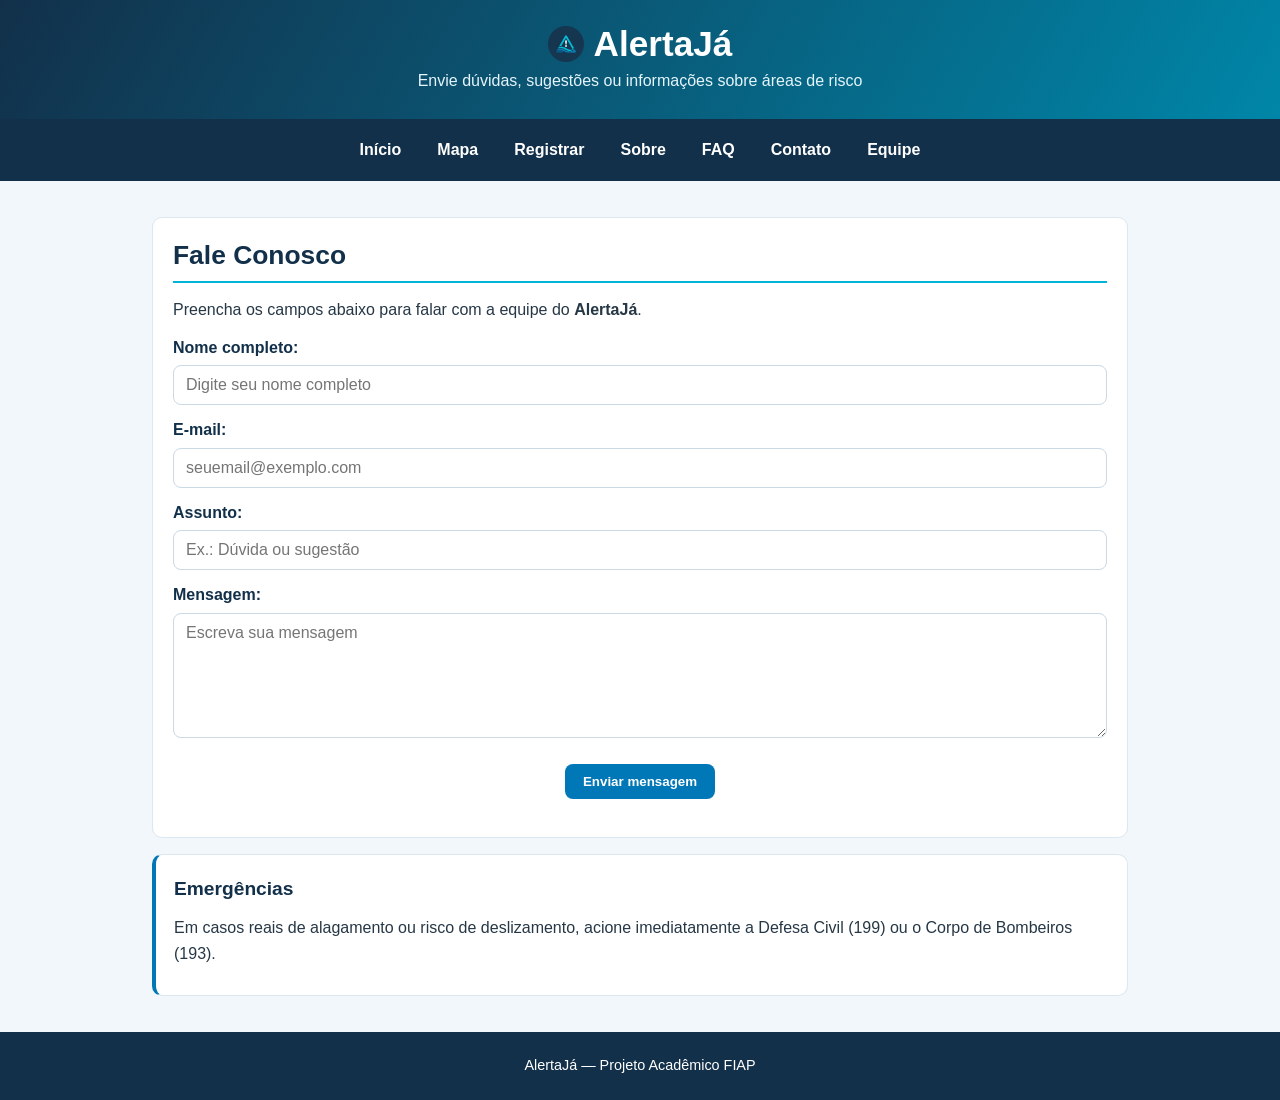
==== commit 74f8b2a6: "finalizando prototipo de front-end" ====
--- a/pages/contato.html
+++ b/pages/contato.html
@@ -9,7 +9,10 @@
 </head>
 <body class="pagina-contato">
     <header>
-        <h1>AlertaJá</h1>
+        <div class="titulo-header">
+            <img src="../images/icone-alertaja.jpg" alt="Ícone AlertaJá" class="logo-header">
+            <h1>AlertaJá</h1>
+        </div>
         <p>Envie dúvidas, sugestões ou informações sobre áreas de risco</p>
         <button type="button" id="btn-menu" aria-expanded="false">☰ Menu</button>
     </header>
@@ -31,16 +34,16 @@
 
             <form id="form-contato">
                 <label for="nome-contato">Nome completo:</label>
-                <input type="text" id="nome-contato" placeholder="Digite seu nome completo" required>
+                <input type="text" id="nome-contato" name="nome" placeholder="Digite seu nome completo" required>
 
                 <label for="email-contato">E-mail:</label>
-                <input type="email" id="email-contato" placeholder="seuemail@exemplo.com" required>
+                <input type="email" id="email-contato" name="email" placeholder="seuemail@exemplo.com" required>
 
                 <label for="assunto-contato">Assunto:</label>
-                <input type="text" id="assunto-contato" placeholder="Ex.: Dúvida ou sugestão" required>
+                <input type="text" id="assunto-contato" name="assunto" placeholder="Ex.: Dúvida ou sugestão" required>
 
                 <label for="mensagem-contato">Mensagem:</label>
-                <textarea id="mensagem-contato" rows="5" placeholder="Escreva sua mensagem" required></textarea>
+                <textarea id="mensagem-contato" name="mensagem" rows="5" placeholder="Escreva sua mensagem" required></textarea>
 
                 <p class="centro">
                     <button type="submit" class="botao">Enviar mensagem</button>
@@ -59,5 +62,6 @@
     </footer>
 
     <script src="../js/menu.js"></script>
+    <script src="../js/validacao.js"></script>
 </body>
 </html>
--- a/css/style.css
+++ b/css/style.css
@@ -1,5 +1,4 @@
 @charset "UTF-8";
-
 
 * {
     margin: 0;
@@ -15,24 +14,16 @@
     --cor-texto: #263746;
     --cor-branca: #ffffff;
     --cor-borda: #dce7ef;
-
-    --fonte-principal: 'Segoe UI', Tahoma, Geneva, Verdana, sans-serif;
-
-    --sombra: 0 8px 25px rgba(18, 48, 74, 0.08);
-    --sombra-hover: 0 12px 30px rgba(18, 48, 74, 0.13);
-    --transicao: all 0.25s ease;
-}
-
-html {
-    scroll-behavior: smooth;
 }
 
 body {
-    font-family: var(--fonte-principal);
+    display: flex;
+    flex-direction: column;
+    min-height: 100vh;
+    font-family: Arial, Helvetica, sans-serif;
     color: var(--cor-texto);
     background-color: var(--cor-clara);
-    line-height: 1.7;
-    min-height: 100vh;
+    line-height: 1.65;
 }
 
 img {
@@ -40,209 +31,187 @@
     height: auto;
 }
 
+a:focus-visible,
+button:focus-visible {
+    outline: 2px solid var(--cor-secundaria);
+    outline-offset: 2px;
+}
 
 header {
-    position: relative;
-    overflow: hidden;
     background: linear-gradient(135deg, var(--cor-escura), var(--cor-principal));
     color: var(--cor-branca);
     text-align: center;
-    padding: 3rem 1.25rem;
-    box-shadow: var(--sombra);
-}
-
-header > h1 {
-    position: relative;
-    z-index: 1;
-    font-size: clamp(2rem, 5vw, 2.8rem);
-    font-weight: 800;
-    letter-spacing: -1px;
-    margin-bottom: 0.5rem;
-}
-
-header > p {
-    position: relative;
-    z-index: 1;
-    max-width: 680px;
-    margin: 0 auto;
+    padding: 24px 16px;
+}
+
+.titulo-header {
+    display: flex;
+    align-items: center;
+    justify-content: center;
+    gap: 10px;
+    margin-bottom: 4px;
+}
+
+.logo-header {
+    width: 36px;
+    height: 36px;
+    border-radius: 50%;
+    object-fit: cover;
+}
+
+header h1 {
+    font-size: 2.2em;
+    line-height: 1.15;
+    margin: 0;
+}
+
+header p {
     color: #e5f5fc;
-    font-size: 1.05rem;
-}
-
-header::after {
-    content: "";
-    position: absolute;
-    width: 220px;
-    height: 220px;
-    border: 35px solid rgba(255, 255, 255, 0.07);
-    border-radius: 50%;
-    right: 8%;
-    top: -100px;
-    pointer-events: none;
-}
-
+    font-size: 1em;
+    margin: 0;
+}
 
 body.pagina-inicio > header {
-    background: linear-gradient(120deg, #12304a, #0077b6, #00b4d8);
+    background: linear-gradient(120deg, var(--cor-escura), var(--cor-principal), var(--cor-secundaria));
 }
 
 body.pagina-mapa > header,
 body.pagina-faq > header {
-    background: linear-gradient(120deg, #12304a, #0077b6);
+    background: linear-gradient(120deg, var(--cor-escura), var(--cor-principal));
 }
 
 body.pagina-ocorrencias > header {
-    background: linear-gradient(120deg, #12304a, #087e9e);
+    background: linear-gradient(120deg, var(--cor-escura), #087e9e);
 }
 
 body.pagina-sobre > header {
-    background: linear-gradient(120deg, #12304a, #155e83);
+    background: linear-gradient(120deg, var(--cor-escura), #155e83);
 }
 
 body.pagina-contato > header {
-    background: linear-gradient(120deg, #12304a, #0086a8);
+    background: linear-gradient(120deg, var(--cor-escura), #0086a8);
 }
 
 body.pagina-equipe > header {
-    background: linear-gradient(135deg, #12304a, #0077b6);
-}
-
+    background: linear-gradient(135deg, var(--cor-escura), var(--cor-principal));
+}
 
 #btn-menu {
     display: none;
-    margin: 1rem auto 0;
-    padding: 0.7rem 1.3rem;
+    margin: 12px auto 0;
+    padding: 8px 16px;
     background-color: var(--cor-secundaria);
     color: var(--cor-escura);
     border: none;
-    border-radius: 8px;
-    font-weight: 700;
-    font-size: 1rem;
+    border-radius: 6px;
+    font-weight: bold;
+    font-size: 1em;
     cursor: pointer;
-    transition: var(--transicao);
 }
 
 #btn-menu:hover {
     background-color: var(--cor-branca);
-    transform: translateY(-2px);
-}
-
+}
 
 nav {
     display: flex;
     justify-content: center;
     align-items: center;
     flex-wrap: wrap;
-    gap: 0.5rem;
+    gap: 8px;
     background-color: var(--cor-escura);
-    padding: 1rem;
-    box-shadow: 0 4px 12px rgba(0, 0, 0, 0.08);
+    padding: 10px 14px;
 }
 
 nav > a {
     color: var(--cor-branca);
     text-decoration: none;
-    font-weight: 600;
-    padding: 0.6rem 1rem;
-    border-radius: 8px;
-    transition: var(--transicao);
+    font-weight: bold;
+    padding: 8px 14px;
+    border-radius: 6px;
 }
 
 nav > a:hover {
     color: var(--cor-escura);
     background-color: var(--cor-secundaria);
-    transform: translateY(-2px);
-}
-
-a:focus-visible,
-button:focus-visible {
-    outline: 3px solid var(--cor-secundaria);
-    outline-offset: 3px;
-}
-
+}
 
 main {
-    width: min(1100px, calc(100% - 2rem));
-    margin: 2.5rem auto;
-    padding: 2rem;
-    background-color: var(--cor-branca);
-    border-radius: 16px;
-    box-shadow: var(--sombra);
+    flex: 1;
+    width: 100%;
+    max-width: 1000px;
+    margin: 24px auto;
+    padding: 22px;
+    background-color: var(--cor-branca);
+    border-radius: 10px;
+    box-shadow: 0 4px 12px rgba(18, 48, 74, 0.08);
 }
 
 main h2 {
     color: var(--cor-escura);
-    font-size: clamp(1.5rem, 3vw, 2rem);
+    font-size: 1.65em;
     line-height: 1.3;
-    margin-bottom: 1.2rem;
-    padding-bottom: 0.8rem;
-    border-bottom: 3px solid var(--cor-secundaria);
+    margin-bottom: 14px;
+    padding-bottom: 8px;
+    border-bottom: 2px solid var(--cor-secundaria);
 }
 
 main h3 {
     color: var(--cor-principal);
-    font-size: 1.25rem;
-    margin-top: 1.5rem;
-    margin-bottom: 0.6rem;
+    font-size: 1.2em;
+    margin-top: 18px;
+    margin-bottom: 6px;
 }
 
 main p {
-    margin: 0.85rem 0;
+    margin: 10px 0;
 }
 
 p.centro {
     display: flex;
     justify-content: center;
     flex-wrap: wrap;
-    gap: 0.85rem;
-    margin: 1.5rem 0;
-}
-
+    gap: 10px;
+    margin: 18px 0;
+}
 
 .img-banner {
     width: 100%;
-    max-height: 400px;
+    max-height: 390px;
     object-fit: cover;
     display: block;
-    margin: 1.5rem 0;
-    border-radius: 14px;
-    box-shadow: var(--sombra);
+    margin: 16px 0;
+    border-radius: 10px;
 }
 
 body.pagina-sobre .img-banner {
-    max-height: 430px;
-    object-fit: cover;
+    max-height: 420px;
     object-position: center bottom;
 }
-
 
 .botao {
     display: inline-block;
     background-color: var(--cor-principal);
     color: var(--cor-branca);
-    padding: 0.8rem 1.5rem;
+    padding: 10px 18px;
     text-decoration: none;
-    border-radius: 9px;
-    font-weight: 700;
+    border-radius: 8px;
+    font-weight: bold;
     border: none;
     cursor: pointer;
-    transition: var(--transicao);
 }
 
 .botao:hover {
     background-color: var(--cor-escura);
     color: var(--cor-branca);
-    transform: translateY(-3px);
-    box-shadow: var(--sombra);
-}
-
+}
 
 aside {
-    margin-top: 2rem;
-    padding: 1.5rem;
+    margin-top: 20px;
+    padding: 16px;
     background-color: #e8f7fc;
-    border-left: 5px solid var(--cor-secundaria);
-    border-radius: 10px;
+    border-left: 4px solid var(--cor-secundaria);
+    border-radius: 8px;
 }
 
 aside > h3 {
@@ -251,49 +220,46 @@
 }
 
 .aviso {
-    font-weight: 700;
-    color: var(--cor-escura);
-    margin-top: 1rem;
-}
-
+    font-weight: bold;
+    color: var(--cor-escura);
+    background-color: #e8f7fc;
+    border-left: 4px solid var(--cor-principal);
+    padding: 10px 14px;
+    border-radius: 6px;
+    margin-top: 14px;
+}
 
 label {
     display: block;
-    margin: 1rem 0 0.4rem;
-    font-weight: 700;
+    margin: 12px 0 4px;
+    font-weight: bold;
     color: var(--cor-escura);
 }
 
 input,
+textarea,
+select {
+    width: 100%;
+    padding: 10px 12px;
+    border: 1px solid #cbd9e4;
+    border-radius: 8px;
+    font-family: Arial, Helvetica, sans-serif;
+    font-size: 1em;
+    color: var(--cor-texto);
+    background-color: var(--cor-branca);
+}
+
 textarea {
-    width: 100%;
-    padding: 0.85rem 1rem;
-    border: 1px solid #cbd9e4;
-    border-radius: 9px;
-    font-family: var(--fonte-principal);
-    font-size: 1rem;
-    color: var(--cor-texto);
-    background-color: var(--cor-branca);
-    transition: var(--transicao);
-}
-
-textarea {
-    min-height: 140px;
+    min-height: 125px;
     resize: vertical;
 }
 
 input:focus,
-textarea:focus {
+textarea:focus,
+select:focus {
     border-color: var(--cor-principal);
     outline: none;
-    box-shadow: 0 0 0 4px rgba(0, 119, 182, 0.12);
-}
-
-input::placeholder,
-textarea::placeholder {
-    color: #8999a6;
-}
-
+}
 
 body.pagina-mapa main,
 body.pagina-ocorrencias main,
@@ -303,7 +269,7 @@
 body.pagina-equipe main {
     background-color: transparent;
     box-shadow: none;
-    padding: 0.5rem 1rem 2rem;
+    padding: 12px;
 }
 
 body.pagina-mapa main > article,
@@ -313,79 +279,74 @@
 body.pagina-equipe main > article {
     background-color: var(--cor-branca);
     border: 1px solid var(--cor-borda);
-    border-radius: 14px;
-    padding: 2rem;
-    box-shadow: var(--sombra);
-}
-
-
-body.pagina-mapa #lista-bairros {
+    border-radius: 10px;
+    padding: 20px;
+}
+
+#lista-bairros {
     display: grid;
-    grid-template-columns: repeat(auto-fit, minmax(240px, 1fr));
-    gap: 1.5rem;
-    margin-top: 1.5rem;
-}
-
-body.pagina-mapa .item-lista,
-body.pagina-mapa .cartao {
-    background-color: var(--cor-clara);
+    grid-template-columns: repeat(3, 1fr);
+    gap: 16px;
+    margin-top: 16px;
+}
+
+.item-lista,
+.cartao {
+    background-color: var(--cor-branca);
+    color: var(--cor-texto);
     border: 1px solid var(--cor-borda);
-    border-left: 5px solid var(--cor-secundaria);
-    border-radius: 14px;
-    padding: 1.5rem;
-    box-shadow: var(--sombra);
-    transition: var(--transicao);
-}
-
-body.pagina-mapa .item-lista:hover,
-body.pagina-mapa .cartao:hover {
-    transform: translateY(-5px);
-    box-shadow: var(--sombra-hover);
-}
-
-body.pagina-mapa .item-lista h3,
-body.pagina-mapa .cartao h3 {
-    color: var(--cor-escura);
-    font-size: 1.2rem;
+    border-top: 4px solid var(--cor-secundaria);
+    border-radius: 8px;
+    padding: 16px;
+}
+
+.item-lista h3,
+.cartao h3 {
+    color: var(--cor-escura);
+    font-size: 1.15em;
     margin-top: 0;
-    margin-bottom: 0.8rem;
-}
-
+    margin-bottom: 6px;
+}
+
+.item-lista p,
+.cartao p {
+    margin: 6px 0 0;
+    color: var(--cor-texto);
+}
 
 .risco-alto {
-    background-color: #ffe4e2;
-    color: #9f1212;
-    border: 1px solid #fca5a5;
-    border-left: 6px solid #e11d1d;
+    background-color: var(--cor-branca);
+    color: var(--cor-texto);
+    border-color: var(--cor-borda);
+    border-top: 4px solid #dc2626;
 }
 
 .risco-medio {
-    background-color: #fff3d6;
-    color: #92400e;
-    border: 1px solid #fcd34d;
-    border-left: 5px solid #f59e0b;
+    background-color: var(--cor-branca);
+    color: var(--cor-texto);
+    border-color: var(--cor-borda);
+    border-top: 4px solid #d97706;
 }
 
 .risco-baixo {
-    background-color: #f1f5f9;
-    color: #334155;
-    border: 1px solid #cbd5e1;
-    border-left: 5px solid #64748b;
+    background-color: var(--cor-branca);
+    color: var(--cor-texto);
+    border-color: var(--cor-borda);
+    border-top: 4px solid #2563eb;
 }
 
 .etiqueta-risco {
     display: inline-block;
-    padding: 5px 12px;
-    border-radius: 30px;
-    font-size: 0.75rem;
-    font-weight: 800;
-    letter-spacing: 0.5px;
-    margin: 8px 0;
+    padding: 3px 10px;
+    border-radius: 12px;
+    font-size: 0.78em;
+    font-weight: bold;
+    margin: 4px 0 8px;
 }
 
 .etiqueta-alto {
-    background-color: #dc2626;
-    color: #ffffff;
+    background-color: #fee2e2;
+    color: #b91c1c;
 }
 
 .etiqueta-medio {
@@ -394,163 +355,137 @@
 }
 
 .etiqueta-baixo {
-    background-color: #e2e8f0;
-    color: #1e293b;
-}
-
-/* Página de ocorrências */
+    background-color: #dbeafe;
+    color: #1d4ed8;
+}
+
 body.pagina-ocorrencias main > article,
-body.pagina-ocorrencias aside {
+body.pagina-ocorrencias aside,
+body.pagina-contato aside {
     background-color: var(--cor-branca);
     border: 1px solid var(--cor-borda);
-    border-radius: 14px;
-    padding: 1.7rem;
-    margin-top: 1.5rem;
-    box-shadow: var(--sombra);
+    border-radius: 10px;
+    padding: 18px;
+    margin-top: 16px;
+}
+
+body.pagina-contato aside {
+    border-left: 4px solid var(--cor-principal);
 }
 
 body.pagina-ocorrencias #lista-ocorrencias {
     display: grid;
-    gap: 1rem;
-    margin-top: 1rem;
+    gap: 12px;
+    margin-top: 12px;
 }
 
 body.pagina-ocorrencias .cartao {
     background-color: var(--cor-clara);
+    color: var(--cor-texto);
     border: 1px solid var(--cor-borda);
-    border-left: 5px solid var(--cor-principal);
-    border-radius: 12px;
-    padding: 1.2rem 1.4rem;
-    transition: var(--transicao);
-}
-
-body.pagina-ocorrencias .cartao:hover {
-    transform: translateY(-3px);
-    box-shadow: var(--sombra);
+    border-top: 1px solid var(--cor-borda);
+    border-left: 4px solid var(--cor-principal);
+    border-radius: 8px;
+    padding: 12px 14px;
 }
 
 body.pagina-ocorrencias .cartao p {
-    margin: 0.3rem 0;
-}
-
-/* FAQ */
+    margin: 4px 0;
+    color: var(--cor-texto);
+}
+
 body.pagina-faq .faq-item {
     background-color: #eaf5fa;
-    border-radius: 9px;
-    margin-top: 1rem;
+    border-radius: 8px;
+    margin-top: 12px;
     overflow: hidden;
 }
 
 body.pagina-faq .faq-item summary {
-    list-style: none;
     cursor: pointer;
-    padding: 0.85rem 1rem;
-    font-weight: 700;
-    color: var(--cor-escura);
-    display: flex;
-    justify-content: space-between;
-    align-items: center;
-    gap: 1rem;
-}
-
-body.pagina-faq .faq-item summary::-webkit-details-marker {
-    display: none;
-}
-
-body.pagina-faq .faq-item summary::after {
-    content: "▾";
-    font-size: 1rem;
-    transition: transform 0.2s ease;
-}
-
-body.pagina-faq .faq-item[open] summary::after {
-    transform: rotate(180deg);
+    padding: 10px 14px;
+    font-weight: bold;
+    color: var(--cor-escura);
 }
 
 body.pagina-faq .faq-item p {
     background-color: var(--cor-branca);
     margin: 0;
-    padding: 0.9rem 1rem;
+    padding: 10px 14px;
     border-top: 1px solid var(--cor-borda);
 }
 
-/* Página da equipe */
 .integrantes-grid {
     display: flex;
     flex-wrap: wrap;
     justify-content: center;
-    gap: 1.5rem;
-    margin-top: 2rem;
+    gap: 16px;
+    margin-top: 20px;
 }
 
 .integrante {
-    flex: 1 1 230px;
-    max-width: 280px;
+    flex: 1 1 220px;
+    max-width: 270px;
     display: flex;
     flex-direction: column;
     align-items: center;
     text-align: center;
-    gap: 0.8rem;
+    gap: 8px;
     background-color: var(--cor-branca);
     border: 1px solid var(--cor-borda);
     border-top: 4px solid var(--cor-principal);
-    border-radius: 14px;
-    padding: 1.5rem 1rem;
-    transition: var(--transicao);
-}
-
-.integrante:hover {
-    transform: translateY(-5px);
-    box-shadow: var(--sombra-hover);
+    border-radius: 10px;
+    padding: 16px 14px;
 }
 
 .foto-integrante {
-    width: 120px;
-    height: 120px;
+    width: 115px;
+    height: 115px;
     object-fit: cover;
     object-position: center 15%;
     border-radius: 50%;
-    border: 4px solid #d9f3fa;
+    border: 3px solid #d9f3fa;
     display: block;
 }
 
 .dados-integrante > h3 {
     margin-top: 0;
-    margin-bottom: 0.3rem;
-    color: var(--cor-escura);
-    font-size: 1.15rem;
+    margin-bottom: 4px;
+    color: var(--cor-escura);
+    font-size: 1.1em;
 }
 
 .dados-integrante > p {
-    margin: 0.2rem 0;
+    margin: 2px 0;
     text-align: center;
-    font-size: 0.95rem;
-}
-
-/* Rodapé */
+    font-size: 0.95em;
+}
+
 footer {
     background-color: var(--cor-escura);
     color: var(--cor-branca);
     text-align: center;
-    padding: 1.7rem 1rem;
-    margin-top: 3rem;
-    font-size: 0.95rem;
+    padding: 18px 14px;
+    margin-top: auto;
+    font-size: 0.9em;
 }
 
 footer > p {
-    margin: 0.3rem 0;
-}
-
-/* Responsividade */
+    margin: 4px 0;
+}
+
 @media screen and (max-width: 768px) {
     header {
-        padding: 2.2rem 1rem;
+        padding: 22px 14px;
     }
 
     main {
-        width: calc(100% - 1.5rem);
-        margin: 1.5rem auto;
-        padding: 1.4rem;
+        margin: 16px auto;
+        padding: 18px;
+    }
+
+    #lista-bairros {
+        grid-template-columns: 1fr;
     }
 
     body.pagina-mapa main,
@@ -559,7 +494,7 @@
     body.pagina-faq main,
     body.pagina-contato main,
     body.pagina-equipe main {
-        padding: 0.5rem 0.5rem 1.5rem;
+        padding: 10px;
     }
 
     body.pagina-mapa main > article,
@@ -567,7 +502,7 @@
     body.pagina-faq main > article,
     body.pagina-contato main > article,
     body.pagina-equipe main > article {
-        padding: 1.4rem;
+        padding: 18px;
     }
 }
 
@@ -583,7 +518,7 @@
     nav.aberto {
         display: flex;
         flex-direction: column;
-        gap: 0.5rem;
+        gap: 6px;
     }
 
     nav > a {
@@ -592,22 +527,20 @@
     }
 
     main {
-        width: calc(100% - 1rem);
-        margin: 1rem auto;
-        padding: 1.1rem;
-        border-radius: 12px;
+        margin: 12px auto;
+        padding: 14px;
     }
 
     main h2 {
-        font-size: 1.5rem;
+        font-size: 1.45em;
     }
 
     .img-banner {
-        max-height: 250px;
+        max-height: 240px;
     }
 
     body.pagina-sobre .img-banner {
-        max-height: 290px;
+        max-height: 280px;
         object-position: center bottom;
     }
 
@@ -619,12 +552,4 @@
     .botao {
         text-align: center;
     }
-
-    body.pagina-mapa #lista-bairros {
-        grid-template-columns: 1fr;
-    }
-
-    header::after {
-        right: -100px;
-    }
 }
